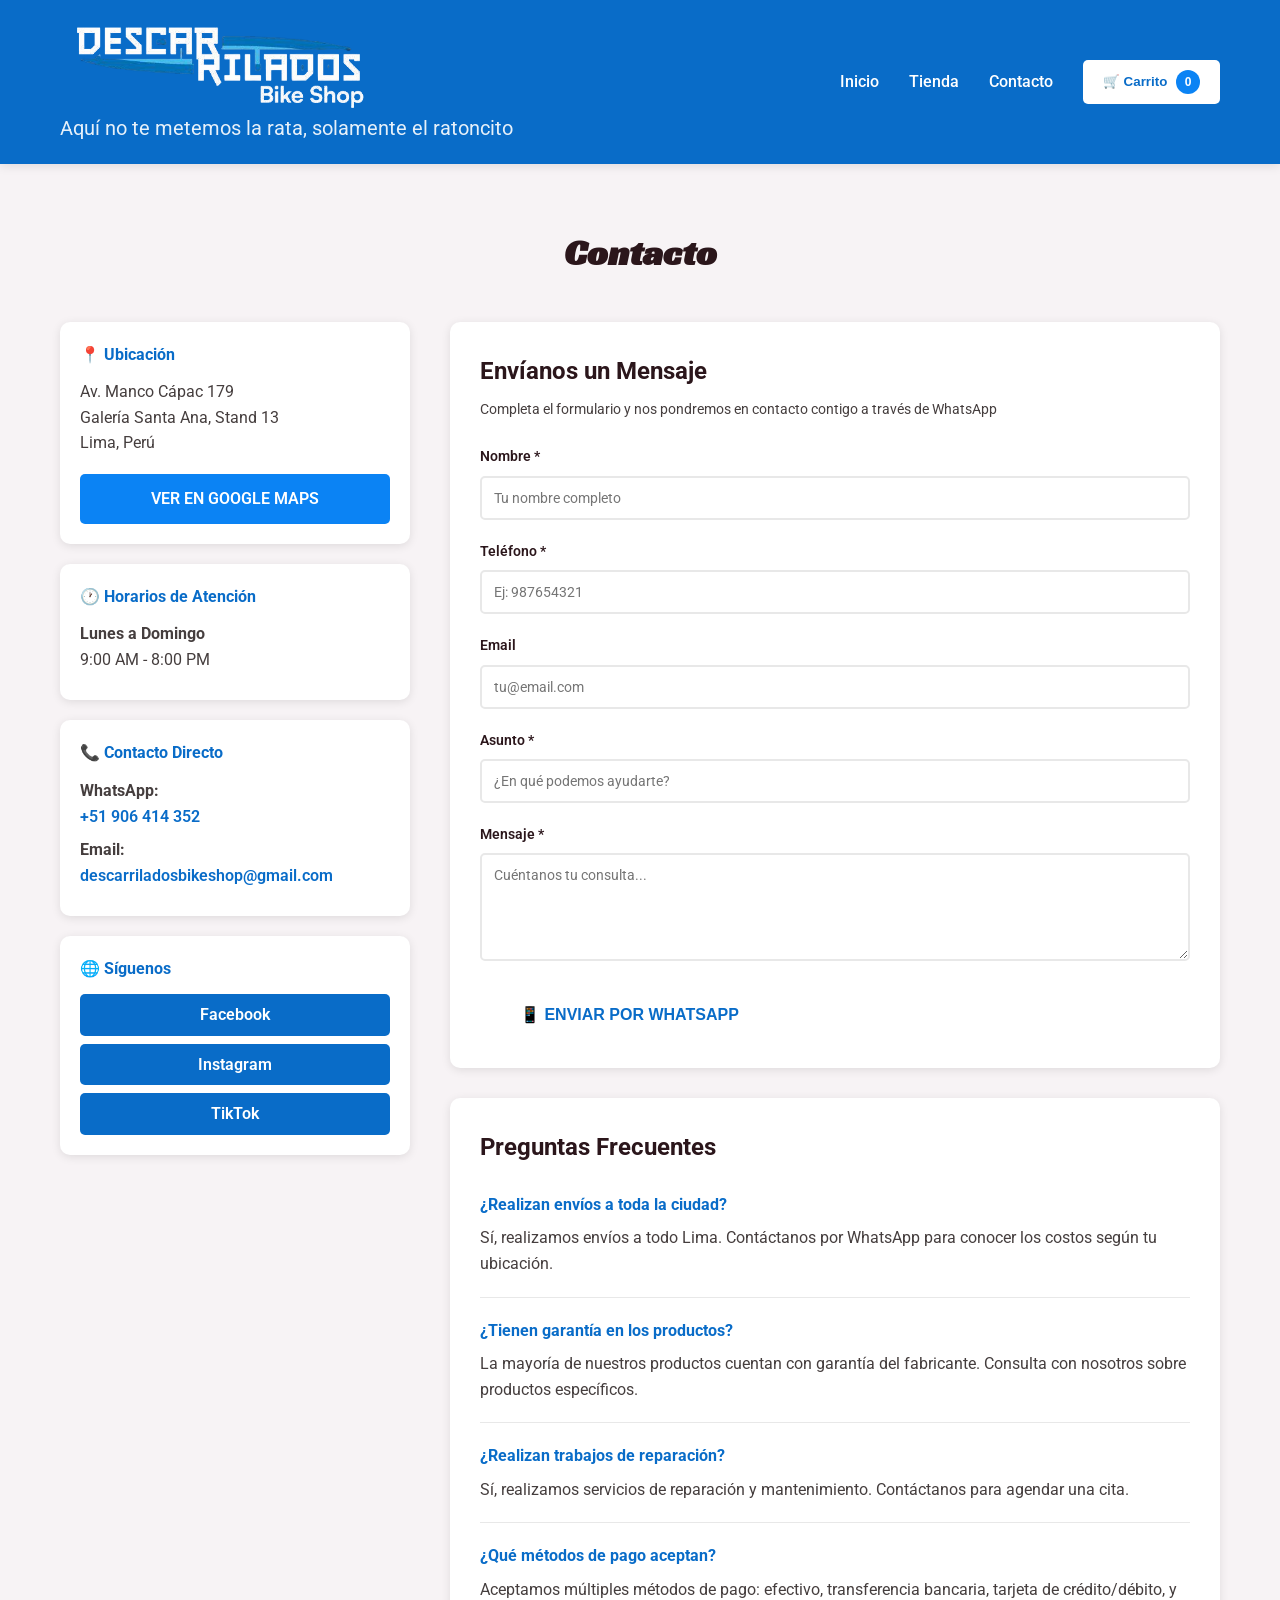
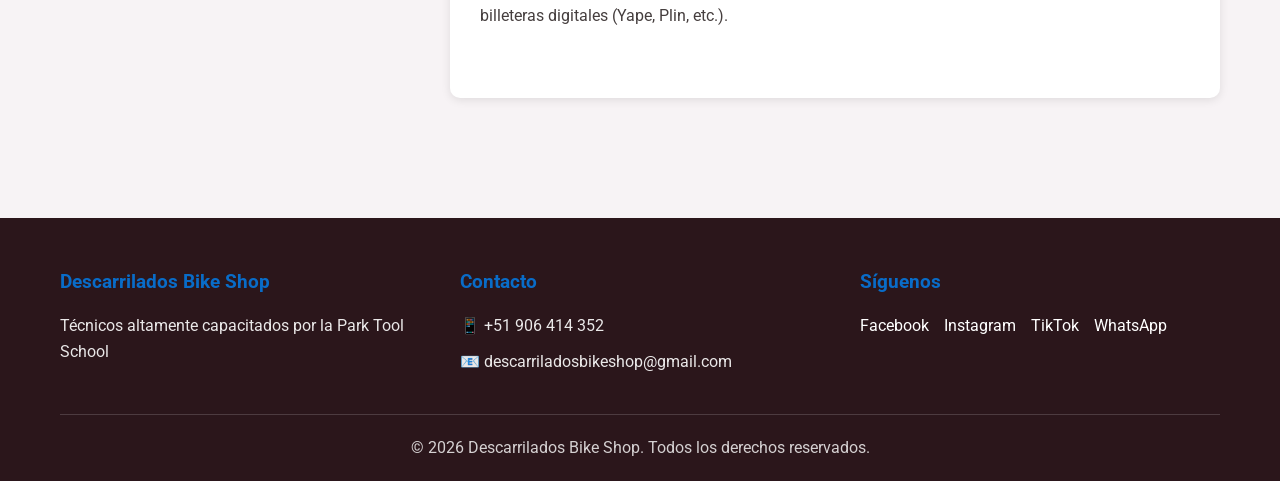
==== contacto.html @ a87fe31e "Versión 1" ====
<!DOCTYPE html>
<html lang="es">
<head>
    <meta charset="UTF-8">
    <meta name="viewport" content="width=device-width, initial-scale=1.0">
    <title>Contacto - Descarrilados Bike Shop</title>
    <link rel="stylesheet" href="css/style.css">
    <link rel="preconnect" href="https://fonts.googleapis.com">
    <link rel="preconnect" href="https://fonts.gstatic.com" crossorigin>
    <link href="https://fonts.googleapis.com/css2?family=Roboto:wght@300;500;700&family=Racing+Sans+One&display=swap" rel="stylesheet">
</head>
<body>
    <!-- HEADER -->
    <header class="header">
        <div class="container">
            <div class="header-content">
                <div class="logo">
                    <img src="images/Logo_descarrilado-removebg-preview.png" alt="Descarrilados Bike Shop Logo">
                    <p class="tagline">Aquí no te metemos la rata, solamente el ratoncito</p>
                </div>
                <nav class="nav">
                    <a href="index.html" class="nav-link">Inicio</a>
                    <a href="tienda.html" class="nav-link">Tienda</a>
                    <a href="contacto.html" class="nav-link">Contacto</a>
                    <button class="cart-btn" id="cartBtn">
                        🛒 Carrito <span class="cart-count" id="cartCount">0</span>
                    </button>
                </nav>
            </div>
        </div>
    </header>

    <!-- CONTACTO SECTION -->
    <section class="contact-section">
        <div class="container">
            <h1 class="section-title">Contacto</h1>
            
            <div class="contact-wrapper">
                <!-- INFORMACIÓN DE CONTACTO -->
                <aside class="contact-info">
                    <div class="info-box">
                        <h3>📍 Ubicación</h3>
                        <p>Av. Manco Cápac 179<br>Galería Santa Ana, Stand 13<br>Lima, Perú</p>
                        <a href="https://maps.app.goo.gl/DzNU2x8fq6qdDxEZA" target="_blank" class="btn btn-secondary">Ver en Google Maps</a>
                    </div>

                    <div class="info-box">
                        <h3>🕐 Horarios de Atención</h3>
                        <p>
                            <strong>Lunes a Domingo</strong><br>
                            9:00 AM - 8:00 PM
                        </p>
                    </div>

                    <div class="info-box">
                        <h3>📞 Contacto Directo</h3>
                        <p>
                            <strong>WhatsApp:</strong><br>
                            <a href="https://wa.me/51906414352" target="_blank" class="contact-link">+51 906 414 352</a>
                        </p>
                        <p>
                            <strong>Email:</strong><br>
                            <a href="mailto:descarriladosbikeshop@gmail.com" class="contact-link">descarriladosbikeshop@gmail.com</a>
                        </p>
                    </div>

                    <div class="info-box social-box">
                        <h3>🌐 Síguenos</h3>
                        <div class="social-links-contact">
                            <a href="https://facebook.com/profile.php?id=100092724133002" target="_blank" class="social-icon">Facebook</a>
                            <a href="https://instagram.com/descarriladosbikeshop" target="_blank" class="social-icon">Instagram</a>
                            <a href="https://tiktok.com/@descarrilados.bikeshop" target="_blank" class="social-icon">TikTok</a>
                        </div>
                    </div>
                </aside>

                <!-- FORMULARIO DE CONTACTO -->
                <main class="contact-form-container">
                    <div class="contact-form-box">
                        <h2>Envíanos un Mensaje</h2>
                        <p class="form-subtitle">Completa el formulario y nos pondremos en contacto contigo a través de WhatsApp</p>
                        
                        <form id="contactForm" onsubmit="sendContactMessage(event)">
                            <div class="form-group">
                                <label for="name">Nombre *</label>
                                <input type="text" id="name" name="name" required placeholder="Tu nombre completo">
                            </div>

                            <div class="form-group">
                                <label for="phone">Teléfono *</label>
                                <input type="tel" id="phone" name="phone" required placeholder="Ej: 987654321">
                            </div>

                            <div class="form-group">
                                <label for="email">Email</label>
                                <input type="email" id="email" name="email" placeholder="tu@email.com">
                            </div>

                            <div class="form-group">
                                <label for="subject">Asunto *</label>
                                <input type="text" id="subject" name="subject" required placeholder="¿En qué podemos ayudarte?">
                            </div>

                            <div class="form-group">
                                <label for="message">Mensaje *</label>
                                <textarea id="message" name="message" required placeholder="Cuéntanos tu consulta..." rows="5"></textarea>
                            </div>

                            <button type="submit" class="btn btn-primary btn-submit">
                                📱 Enviar por WhatsApp
                            </button>
                        </form>
                    </div>

                    <!-- PREGUNTAS FRECUENTES -->
                    <div class="faq-box">
                        <h2>Preguntas Frecuentes</h2>
                        
                        <div class="faq-item">
                            <h4>¿Realizan envíos a toda la ciudad?</h4>
                            <p>Sí, realizamos envíos a todo Lima. Contáctanos por WhatsApp para conocer los costos según tu ubicación.</p>
                        </div>

                        <div class="faq-item">
                            <h4>¿Tienen garantía en los productos?</h4>
                            <p>La mayoría de nuestros productos cuentan con garantía del fabricante. Consulta con nosotros sobre productos específicos.</p>
                        </div>

                        <div class="faq-item">
                            <h4>¿Realizan trabajos de reparación?</h4>
                            <p>Sí, realizamos servicios de reparación y mantenimiento. Contáctanos para agendar una cita.</p>
                        </div>

                        <div class="faq-item">
                            <h4>¿Qué métodos de pago aceptan?</h4>
                            <p>Aceptamos múltiples métodos de pago: efectivo, transferencia bancaria, tarjeta de crédito/débito, y billeteras digitales (Yape, Plin, etc.).</p>
                        </div>
                    </div>
                </main>
            </div>
        </div>
    </section>

    <!-- CARRITO MODAL -->
    <div class="modal" id="cartModal">
        <div class="modal-content">
            <button class="modal-close" id="closeCart">&times;</button>
            <h2>Tu Carrito</h2>
            <div class="cart-items" id="cartItems">
                <p class="empty-cart">Tu carrito está vacío</p>
            </div>
            <div class="cart-total">
                <h3>Total: S/ <span id="totalPrice">0.00</span></h3>
            </div>
            <a href="https://wa.me/51906414352?text=Hola%2C%20me%20gustar%C3%ADa%20comprar%20los%20siguientes%20productos%3A" 
            class="btn btn-primary btn-full">
                🟢 Comprar por WhatsApp
            </a>
        </div>
    </div>

    <!-- FOOTER -->
    <footer class="footer">
        <div class="container">
            <div class="footer-content">
                <div class="footer-section">
                    <h3>Descarrilados Bike Shop</h3>
                    <p>Técnicos altamente capacitados por la Park Tool School</p>
                </div>
                <div class="footer-section">
                    <h3>Contacto</h3>
                    <p>📱 +51 906 414 352</p>
                    <p>📧 descarriladosbikeshop@gmail.com</p>
                </div>
                <div class="footer-section">
                    <h3>Síguenos</h3>
                    <div class="social-links">
                        <a href="https://facebook.com/profile.php?id=100092724133002" target="_blank">Facebook</a>
                        <a href="https://instagram.com/descarriladosbikeshop" target="_blank">Instagram</a>
                        <a href="https://tiktok.com/@descarrilados.bikeshop" target="_blank">TikTok</a>
                        <a href="https://wa.me/51906414352" target="_blank">WhatsApp</a>
                    </div>
                </div>
            </div>
            <div class="footer-bottom">
                <p>&copy; 2026 Descarrilados Bike Shop. Todos los derechos reservados.</p>
            </div>
        </div>
    </footer>

    <script src="js/script.js"></script>
    <script src="js/contacto.js"></script>
</body>
</html>
---- css/style.css ----
* {
    margin: 0;
    padding: 0;
    box-sizing: border-box;
}

:root {
    --primary-color: #096CC8;
    --secondary-color: #0B83F4;
    --dark-color: #2B161B;
    --gray-color: #453E3E;
    --light-gray: #F7F3F5;
    --white: #FFFFFF;
    --transition: all 0.3s ease;
}

body {
    font-family: 'Roboto', sans-serif;
    line-height: 1.6;
    color: var(--gray-color);
    background-color: var(--light-gray);
    animation: pageEnter 0.7s cubic-bezier(0.25, 0.46, 0.45, 0.94);
}

@keyframes pageEnter {
    from {
        opacity: 0;
        transform: translateY(20px);
    }
    to {
        opacity: 1;
        transform: translateY(0);
    }
}

@keyframes pageExit {
    from {
        opacity: 1;
        transform: translateX(0);
    }
    to {
        opacity: 0;
        transform: translateX(-100px);
    }
}

.container {
    max-width: 1200px;
    margin: 0 auto;
    padding: 0 20px;
}

/* HEADER */
.header {
    background-color: var(--primary-color);
    color: var(--white);
    padding: 20px 0;
    position: sticky;
    top: 0;
    z-index: 100;
    box-shadow: 0 2px 10px rgba(0, 0, 0, 0.1);
}

.header-content {
    display: flex;
    justify-content: space-between;
    align-items: center;
}

.logo h1 {
    font-size: 28px;
    font-family: 'Racing Sans One', display;
    margin: 0;
}

.logo img {
    max-height: 90px;
    width: auto;
    display: block;
}

.tagline {
    font-size: 20px;
    margin-top: 2px;
    opacity: 0.9;
}

.nav {
    display: flex;
    gap: 30px;
    align-items: center;
}

.nav-link {
    color: var(--white);
    text-decoration: none;
    font-weight: 500;
    transition: var(--transition);
}

.nav-link:hover {
    opacity: 0.8;
}

.cart-btn {
    background-color: var(--white);
    color: var(--primary-color);
    border: none;
    padding: 10px 20px;
    border-radius: 5px;
    cursor: pointer;
    font-weight: 600;
    position: relative;
    transition: var(--transition);
}

.cart-btn:hover {
    transform: scale(1.05);
}

.cart-count {
    background-color: var(--secondary-color);
    color: white;
    border-radius: 50%;
    width: 24px;
    height: 24px;
    display: inline-flex;
    align-items: center;
    justify-content: center;
    font-size: 12px;
    margin-left: 5px;
}

/* HERO SECTION */
.hero {
    background: url('../images/Fondo descarrilado.jpg') center/100% 100% no-repeat;
    color: var(--white);
    padding: 0;
    text-align: center;
    margin-top: 0;
    min-height: 70vh;
}

.hero-button {
    padding: 60px 20px;
    text-align: center;
    background: linear-gradient(180deg, var(--light-gray), var(--white));
}

.hero-content h2 {
    font-size: 48px;
    font-family: 'Racing Sans One', display;
    font-style: normal;
    font-weight: normal;
    margin-bottom: 15px;
}


/* BOTONES */
.btn {
    display: inline-block;
    padding: 12px 30px;
    border-radius: 5px;
    text-decoration: none;
    font-weight: 600;
    text-transform: uppercase;
    transition: var(--transition);
    border: none;
    cursor: pointer;
    text-align: center;
}

.btn-primary {
    background-color: var(--white);
    color: var(--primary-color);
}

.btn-primary:hover {
    background-color: var(--light-gray);
    transform: translateY(-2px);
}

.btn-full {
    width: 100%;
    display: block;
    padding: 18px 30px !important;
    font-size: 16px !important;
    font-weight: 700 !important;
    text-transform: uppercase !important;
    letter-spacing: 1px !important;
    border-radius: 12px !important;
    background: linear-gradient(135deg, #25D366, #20ba5a) !important;
    color: var(--white) !important;
    box-shadow: 0 10px 30px rgba(37, 211, 102, 0.3) !important;
    transition: all 0.4s cubic-bezier(0.25, 0.46, 0.45, 0.94) !important;
    position: relative;
    overflow: hidden;
    text-align: center;
    cursor: pointer;
    border: none;
}

.btn-full::before {
    content: '';
    position: absolute;
    top: 0;
    left: -100%;
    width: 100%;
    height: 100%;
    background: rgba(255, 255, 255, 0.3);
    transition: left 0.5s ease;
}

.btn-full:hover {
    transform: translateY(-3px) !important;
    box-shadow: 0 15px 40px rgba(37, 211, 102, 0.4) !important;
}

.btn-full:hover::before {
    left: 100%;
}

.btn-hero {
    background: linear-gradient(135deg, var(--primary-color), var(--secondary-color));
    color: var(--white);
    padding: 20px 60px;
    font-size: 18px;
    font-weight: 700;
    text-transform: uppercase;
    letter-spacing: 1px;
    border: none;
    border-radius: 50px;
    cursor: pointer;
    box-shadow: 0 10px 30px rgba(9, 108, 200, 0.3);
    text-decoration: none;
    transition: all 0.4s cubic-bezier(0.25, 0.46, 0.45, 0.94);
    position: relative;
    overflow: hidden;
    display: inline-block;
}

.btn-hero:before {
    content: '';
    position: absolute;
    top: 0;
    left: -100%;
    width: 100%;
    height: 100%;
    background: rgba(255, 255, 255, 0.2);
    transition: left 0.5s ease;
}

.btn-hero:hover {
    transform: translateY(-5px);
    box-shadow: 0 20px 40px rgba(9, 108, 200, 0.5);
}

.btn-hero:hover:before {
    left: 100%;
}

.btn-hero:active {
    transform: translateY(-2px);
    box-shadow: 0 15px 35px rgba(9, 108, 200, 0.4);
}

.btn-hero:hover {
    background-color: var(--light-gray);
    transform: translateY(-3px);
}

/* SHOP SECTION */
.shop {
    padding: 60px 20px;
}

.section-title {
    text-align: center;
    font-size: 36px;
    font-family: 'Racing Sans One', display;
    color: var(--dark-color);
    margin-bottom: 40px;
}

.filters {
    display: flex;
    justify-content: center;
    gap: 10px;
    margin-bottom: 40px;
    flex-wrap: wrap;
}

.filter-btn {
    padding: 10px 20px;
    border: 2px solid var(--primary-color);
    background-color: transparent;
    color: var(--primary-color);
    border-radius: 25px;
    cursor: pointer;
    font-weight: 600;
    transition: var(--transition);
}

.filter-btn.active,
.filter-btn:hover {
    background-color: var(--primary-color);
    color: var(--white);
}

/* SHOP LAYOUT */
.shop-wrapper {
    display: grid;
    grid-template-columns: 250px 1fr;
    gap: 30px;
}

.shop-sidebar {
    display: flex;
    flex-direction: column;
    gap: 20px;
}

.search-box {
    background-color: var(--white);
    padding: 15px;
    border-radius: 10px;
    box-shadow: 0 2px 10px rgba(0, 0, 0, 0.1);
    display: flex;
    flex-direction: column;
    gap: 10px;
}

.search-input {
    width: 100%;
    padding: 10px;
    border: 2px solid var(--primary-color);
    border-radius: 5px;
    font-size: 14px;
    font-family: 'Roboto', sans-serif;
}

.search-input:focus {
    outline: none;
    border-color: var(--secondary-color);
    box-shadow: 0 0 5px rgba(11, 131, 244, 0.3);
}

.search-btn {
    padding: 10px;
    background-color: var(--primary-color);
    color: var(--white);
    border: none;
    border-radius: 5px;
    cursor: pointer;
    font-weight: 600;
    transition: var(--transition);
}

.search-btn:hover {
    background-color: var(--secondary-color);
}

.categories-box {
    background-color: var(--white);
    padding: 15px;
    border-radius: 10px;
    box-shadow: 0 2px 10px rgba(0, 0, 0, 0.1);
}

.categories-box h3 {
    color: var(--dark-color);
    margin-bottom: 15px;
    font-size: 16px;
}

.categories-list {
    display: flex;
    flex-direction: column;
    gap: 10px;
}

.category-item {
    display: flex;
    align-items: center;
    gap: 8px;
    cursor: pointer;
    color: var(--gray-color);
    transition: var(--transition);
    padding: 8px;
    border-radius: 5px;
}

.category-item:hover {
    background-color: var(--light-gray);
    color: var(--primary-color);
}

.category-item input[type="radio"] {
    cursor: pointer;
    accent-color: var(--primary-color);
}

.shop-content {
    min-height: 400px;
}

.products-grid {
    display: grid;
    grid-template-columns: repeat(auto-fill, minmax(250px, 1fr));
    gap: 24px;
}

.product-card {
    background-color: var(--white);
    border-radius: 14px;
    overflow: hidden;
    box-shadow: 0 10px 24px rgba(20, 27, 46, 0.08);
    transition: transform 0.25s ease, box-shadow 0.25s ease;
    display: flex;
    flex-direction: column;
    border: 1px solid rgba(9, 108, 200, 0.08);
}

.product-card:hover {
    transform: translateY(-6px);
    box-shadow: 0 16px 32px rgba(20, 27, 46, 0.15);
}

.product-image {
    width: 100%;
    height: 210px;
    background: linear-gradient(135deg, #ecf3fb, #f8fbff);
    display: flex;
    align-items: center;
    justify-content: center;
    overflow: hidden;
}

.product-image img {
    width: 100%;
    height: 100%;
    object-fit: cover;
}

.product-info {
    padding: 18px;
    flex-grow: 1;
    display: flex;
    flex-direction: column;
}

.product-category {
    color: var(--primary-color);
    font-size: 12px;
    text-transform: uppercase;
    margin-bottom: 5px;
}

.product-name {
    font-size: 16px;
    font-weight: 600;
    color: var(--dark-color);
    margin-bottom: 10px;
}

.product-price {
    font-size: 22px;
    font-weight: 700;
    color: var(--primary-color);
    margin-bottom: 15px;
}

.product-description {
    font-size: 13px;
    color: var(--gray-color);
    margin-bottom: 15px;
    flex-grow: 1;
}

.product-actions {
    display: flex;
    gap: 10px;
}

.btn-add-cart {
    flex: 1;
    padding: 10px;
    background: linear-gradient(135deg, var(--primary-color), var(--secondary-color));
    color: var(--white);
    border: none;
    border-radius: 8px;
    cursor: pointer;
    font-weight: 600;
    transition: var(--transition);
}

.btn-add-cart:hover {
    filter: brightness(1.05);
}

.btn-whatsapp {
    flex: 1;
    padding: 10px;
    background-color: #25D366;
    color: var(--white);
    border: none;
    border-radius: 8px;
    cursor: pointer;
    font-weight: 600;
    text-decoration: none;
    display: flex;
    align-items: center;
    justify-content: center;
    transition: var(--transition);
}

.btn-whatsapp:hover {
    background-color: #20ba5a;
}

/* MODAL/CARRITO */
.modal {
    display: none;
    position: fixed;
    top: 0;
    left: 0;
    width: 100%;
    height: 100%;
    background-color: rgba(0, 0, 0, 0.7);
    z-index: 200;
    backdrop-filter: blur(5px);
    animation: backdropEnter 0.3s ease;
}

@keyframes backdropEnter {
    from {
        opacity: 0;
    }
    to {
        opacity: 1;
    }
}

.modal.active {
    display: flex;
    align-items: center;
    justify-content: center;
}

.modal-content {
    background: linear-gradient(135deg, var(--white) 0%, #F5F7FA 100%);
    padding: 40px;
    border-radius: 20px;
    width: 90%;
    max-width: 620px;
    max-height: 80vh;
    overflow-y: auto;
    position: relative;
    box-shadow: 0 25px 80px rgba(0, 0, 0, 0.3), 
                0 0 1px rgba(0, 0, 0, 0.1);
    animation: modalEnter 0.4s cubic-bezier(0.25, 0.46, 0.45, 0.94);
    border: 1px solid rgba(255, 255, 255, 0.8);
}

@keyframes modalEnter {
    from {
        opacity: 0;
        transform: scale(0.9) translateY(20px);
    }
    to {
        opacity: 1;
        transform: scale(1) translateY(0);
    }
}

.modal-close {
    position: absolute;
    top: 20px;
    right: 20px;
    background: rgba(9, 108, 200, 0.1);
    border: none;
    font-size: 28px;
    cursor: pointer;
    color: var(--primary-color);
    width: 40px;
    height: 40px;
    border-radius: 50%;
    display: flex;
    align-items: center;
    justify-content: center;
    transition: all 0.3s ease;
}

.modal-close:hover {
    background: var(--primary-color);
    color: var(--white);
    transform: rotate(90deg);
}

.modal-content h2 {
    color: var(--dark-color);
    margin-bottom: 25px;
    font-size: 28px;
    font-weight: 700;
    text-align: center;
    text-transform: uppercase;
    letter-spacing: 1px;
}

.cart-items {
    margin-bottom: 25px;
    max-height: 400px;
    overflow-y: auto;
    padding-right: 10px;
}

.cart-items::-webkit-scrollbar {
    width: 6px;
}

.cart-items::-webkit-scrollbar-track {
    background: transparent;
}

.cart-items::-webkit-scrollbar-thumb {
    background: var(--primary-color);
    border-radius: 3px;
}

.cart-item {
    background: linear-gradient(135deg, var(--white) 0%, #F9FBFC 100%);
    padding: 14px;
    border-radius: 12px;
    margin-bottom: 12px;
    display: flex;
    justify-content: flex-start;
    align-items: center;
    border: 1px solid rgba(9, 108, 200, 0.15);
    box-shadow: 0 4px 15px rgba(0, 0, 0, 0.05);
    transition: all 0.3s ease;
}

.cart-item:hover {
    transform: translateX(3px);
    box-shadow: 0 6px 20px rgba(9, 108, 200, 0.15);
    border-color: rgba(9, 108, 200, 0.3);
}

.cart-item-image {
    width: 64px;
    height: 64px;
    border-radius: 10px;
    object-fit: cover;
    border: 1px solid rgba(9, 108, 200, 0.2);
    flex-shrink: 0;
}

.cart-item-info h4 {
    color: var(--dark-color);
    margin-bottom: 8px;
    font-weight: 600;
    font-size: 15px;
}

.cart-item-info {
    flex: 1;
    min-width: 0;
    margin-left: 12px;
}

.cart-item-controls {
    display: flex;
    align-items: center;
    gap: 10px;
}

.cart-item-info input {
    width: 50px;
    padding: 6px;
    border: 1px solid rgba(9, 108, 200, 0.2);
    border-radius: 6px;
    text-align: center;
    font-size: 13px;
}

.cart-item-price {
    color: var(--primary-color);
    font-weight: 700;
    font-size: 16px;
    margin-left: 0;
}

.cart-item-remove {
    background: #eef5fd;
    border: none;
    color: #2056a3;
    cursor: pointer;
    font-size: 18px;
    width: 32px;
    height: 32px;
    border-radius: 50%;
    margin-left: 15px;
    transition: all 0.3s ease;
}

.cart-item-remove:hover {
    transform: scale(1.08);
    color: #ff4444;
    background: #fdeff1;
}

.empty-cart {
    text-align: center;
    color: var(--gray-color);
    padding: 40px 20px;
    font-size: 16px;
}

.cart-total {
    background: linear-gradient(135deg, var(--primary-color), var(--secondary-color));
    padding: 25px;
    border-radius: 15px;
    text-align: center;
    margin-bottom: 25px;
    box-shadow: 0 10px 30px rgba(9, 108, 200, 0.25);
    position: relative;
    overflow: hidden;
}

.cart-total::before {
    content: '';
    position: absolute;
    top: -50%;
    right: -50%;
    width: 200%;
    height: 200%;
    background: radial-gradient(circle, rgba(255, 255, 255, 0.2), transparent);
    animation: shine 3s infinite;
}

@keyframes shine {
    0% {
        transform: translate(-100%, -100%);
    }
    100% {
        transform: translate(100%, 100%);
    }
}

.cart-total h3 {
    color: var(--white);
    font-size: 28px;
    font-weight: 700;
    margin: 0;
    position: relative;
    z-index: 1;
    text-shadow: 0 2px 4px rgba(0, 0, 0, 0.2);
}

.no-results {
    grid-column: 1 / -1;
    text-align: center;
    color: var(--gray-color);
    padding: 36px 20px;
    background: #fff;
    border-radius: 10px;
    border: 1px dashed rgba(9, 108, 200, 0.35);
}

.cart-notification {
    position: fixed;
    top: 95px;
    right: 20px;
    background: #25D366;
    color: #fff;
    padding: 12px 16px;
    border-radius: 9px;
    z-index: 300;
    box-shadow: 0 10px 24px rgba(37, 211, 102, 0.24);
    opacity: 0;
    transform: translateY(-6px);
    transition: opacity 0.2s ease, transform 0.2s ease;
}

.cart-notification.is-visible {
    opacity: 1;
    transform: translateY(0);
}

/* FOOTER */
.footer {
    background-color: var(--dark-color);
    color: var(--white);
    padding: 50px 20px 20px;
    margin-top: 60px;
}

.footer-content {
    display: grid;
    grid-template-columns: repeat(auto-fit, minmax(250px, 1fr));
    gap: 40px;
    margin-bottom: 30px;
}

.footer-section h3 {
    color: var(--primary-color);
    margin-bottom: 15px;
}

.footer-section p {
    margin-bottom: 10px;
    opacity: 0.9;
}

.footer-section p.certified {
    font-size: 12px;
    font-style: italic;
    opacity: 0.8;
    margin-top: 8px;
    color: var(--primary-color);
}

.social-links {
    display: flex;
    gap: 15px;
}

.social-links a {
    color: var(--white);
    text-decoration: none;
    transition: var(--transition);
}

.social-links a:hover {
    color: var(--primary-color);
}

.footer-bottom {
    border-top: 1px solid rgba(255, 255, 255, 0.2);
    padding-top: 20px;
    text-align: center;
    opacity: 0.8;
}

/* CONTACT SECTION */
.contact-section {
    padding: 60px 20px;
    background-color: var(--light-gray);
}

.contact-wrapper {
    display: grid;
    grid-template-columns: 350px 1fr;
    gap: 40px;
    margin-top: 40px;
}

.contact-info {
    display: flex;
    flex-direction: column;
    gap: 20px;
}

.info-box {
    background-color: var(--white);
    padding: 20px;
    border-radius: 10px;
    box-shadow: 0 2px 10px rgba(0, 0, 0, 0.1);
}

.info-box h3 {
    color: var(--primary-color);
    margin-bottom: 12px;
    font-size: 16px;
}

.info-box p {
    color: var(--gray-color);
    margin-bottom: 8px;
    line-height: 1.6;
}

.contact-link {
    color: var(--primary-color);
    text-decoration: none;
    font-weight: 600;
    transition: var(--transition);
}

.contact-link:hover {
    color: var(--secondary-color);
    text-decoration: underline;
}

.social-links-contact {
    display: flex;
    flex-direction: column;
    gap: 8px;
}

.social-icon {
    display: inline-block;
    padding: 8px 15px;
    background-color: var(--primary-color);
    color: var(--white);
    text-decoration: none;
    border-radius: 5px;
    font-weight: 600;
    text-align: center;
    transition: var(--transition);
}

.social-icon:hover {
    background-color: var(--secondary-color);
    transform: translateX(5px);
}

.btn-secondary {
    background-color: var(--secondary-color);
    color: var(--white);
    margin-top: 10px;
    display: inline-block;
    width: 100%;
    text-align: center;
}

.btn-secondary:hover {
    background-color: var(--primary-color);
}

.contact-form-container {
    display: flex;
    flex-direction: column;
    gap: 30px;
}

.contact-form-box {
    background-color: var(--white);
    padding: 30px;
    border-radius: 10px;
    box-shadow: 0 2px 10px rgba(0, 0, 0, 0.1);
}

.contact-form-box h2 {
    color: var(--dark-color);
    margin-bottom: 8px;
    font-size: 24px;
}

.form-subtitle {
    color: var(--gray-color);
    margin-bottom: 25px;
    font-size: 14px;
}

.form-group {
    margin-bottom: 20px;
    display: flex;
    flex-direction: column;
}

.form-group label {
    color: var(--dark-color);
    font-weight: 600;
    margin-bottom: 8px;
    font-size: 14px;
}

.form-group input,
.form-group textarea {
    padding: 12px;
    border: 2px solid #E8E8E8;
    border-radius: 5px;
    font-family: 'Roboto', sans-serif;
    font-size: 14px;
    color: var(--gray-color);
    transition: var(--transition);
}

.form-group input:focus,
.form-group textarea:focus {
    outline: none;
    border-color: var(--primary-color);
    box-shadow: 0 0 5px rgba(9, 108, 200, 0.2);
}

.btn-submit {
    align-self: flex-start;
    padding: 14px 40px;
    font-size: 16px;
    margin-top: 10px;
}

.faq-box {
    background-color: var(--white);
    padding: 30px;
    border-radius: 10px;
    box-shadow: 0 2px 10px rgba(0, 0, 0, 0.1);
}

.faq-box h2 {
    color: var(--dark-color);
    margin-bottom: 25px;
    font-size: 24px;
}

.faq-item {
    margin-bottom: 20px;
    padding-bottom: 20px;
    border-bottom: 1px solid #E8E8E8;
}

.faq-item:last-child {
    border-bottom: none;
}

.faq-item h4 {
    color: var(--primary-color);
    margin-bottom: 8px;
    font-size: 16px;
}

.faq-item p {
    color: var(--gray-color);
    line-height: 1.6;
}

/* RESPONSIVE */
@media (max-width: 768px) {
    .header-content {
        flex-direction: column;
        gap: 15px;
    }

    .header {
        padding: 12px 0;
    }

    .logo h1 {
        font-size: 24px;
    }

    .tagline {
        font-size: 16px;
    }

    .hero {
    min-height: 45vh;
    background-size: contain;
    background-position: center top;
    }
    
    .nav {
        width: 100%;
        justify-content: center;
        gap: 15px;
        flex-wrap: wrap;
    }

    .hero-content h2 {
        font-size: 32px;
    }

    .shop-wrapper {
        grid-template-columns: 1fr;
    }

    .shop-sidebar {
        order: 0;
    }

    .shop-content {
        order: 1;
    }

    .contact-wrapper {
        grid-template-columns: 1fr;
    }

    .products-grid {
        grid-template-columns: repeat(auto-fill, minmax(200px, 1fr));
        gap: 20px;
    }

    .product-actions {
        flex-direction: column;
    }

    .modal-content {
        width: 95%;
    }
}

@media (max-width: 480px) {
    .logo h1 {
        font-size: 20px;
    }

    .header {
        padding: 10px 0;
    }

    .tagline {
        font-size: 14px;
    }

    .nav-link {
        font-size: 12px;
    }

    .hero-content h2 {
        font-size: 24px;
    }

    .shop-wrapper {
        grid-template-columns: 1fr;
    }

    .section-title {
        font-size: 24px;
    }

    .products-grid {
        grid-template-columns: 1fr;
    }
}
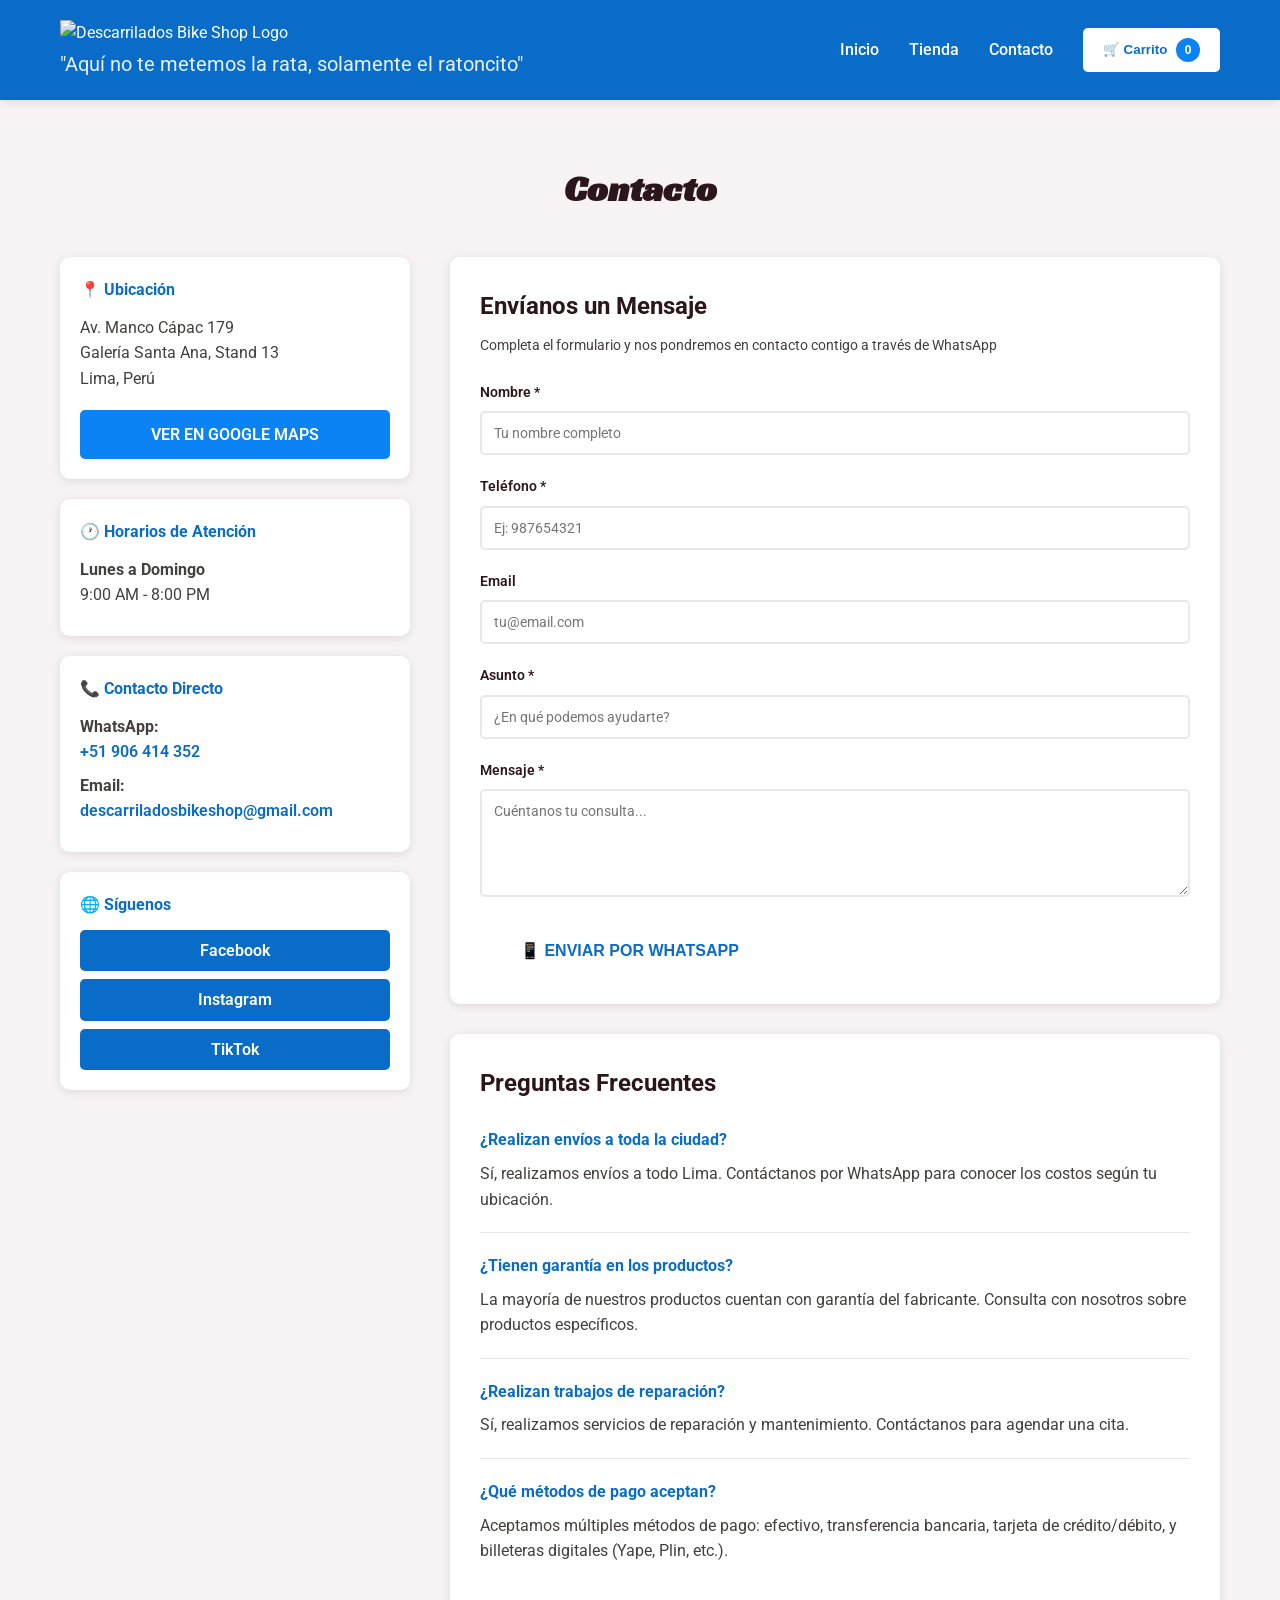
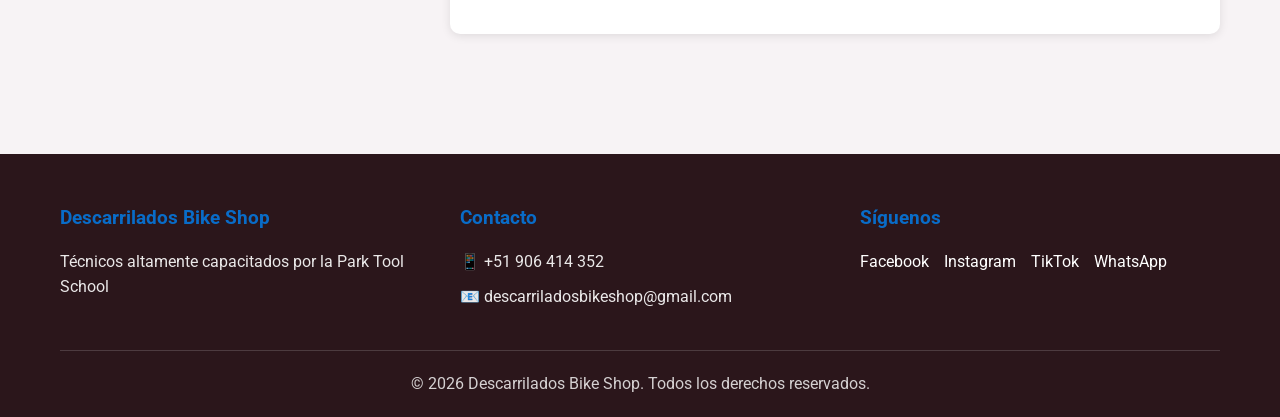
==== commit d0f441fe: "correción título" ====
--- a/contacto.html
+++ b/contacto.html
@@ -17,7 +17,7 @@
             <div class="header-content">
                 <div class="logo">
                     <img src="images/Logo_descarrilado-removebg-preview.png" alt="Descarrilados Bike Shop Logo">
-                    <p class="tagline">Aquí no te metemos la rata, solamente el ratoncito</p>
+                    <p class="tagline">"Aquí no te metemos la rata, solamente el ratoncito"</p>
                 </div>
                 <nav class="nav">
                     <a href="index.html" class="nav-link">Inicio</a>
--- a/css/style.css
+++ b/css/style.css
@@ -1125,5 +1125,44 @@
     }
 }
 
-
-
+.product-preview{
+position: fixed;
+top:0;
+left:0;
+width:100%;
+height:100%;
+background: rgba(0,0,0,0.7);
+display:none;
+align-items:center;
+justify-content:center;
+z-index:9999;
+}
+
+.product-preview.active{
+display:flex;
+}
+
+.preview-box{
+background:white;
+padding:30px;
+border-radius:10px;
+max-width:500px;
+width:90%;
+text-align:center;
+position:relative;
+}
+
+.preview-box img{
+width:100%;
+max-height:300px;
+object-fit:contain;
+}
+
+.preview-close{
+position:absolute;
+top:10px;
+right:15px;
+font-size:30px;
+cursor:pointer;
+}
+
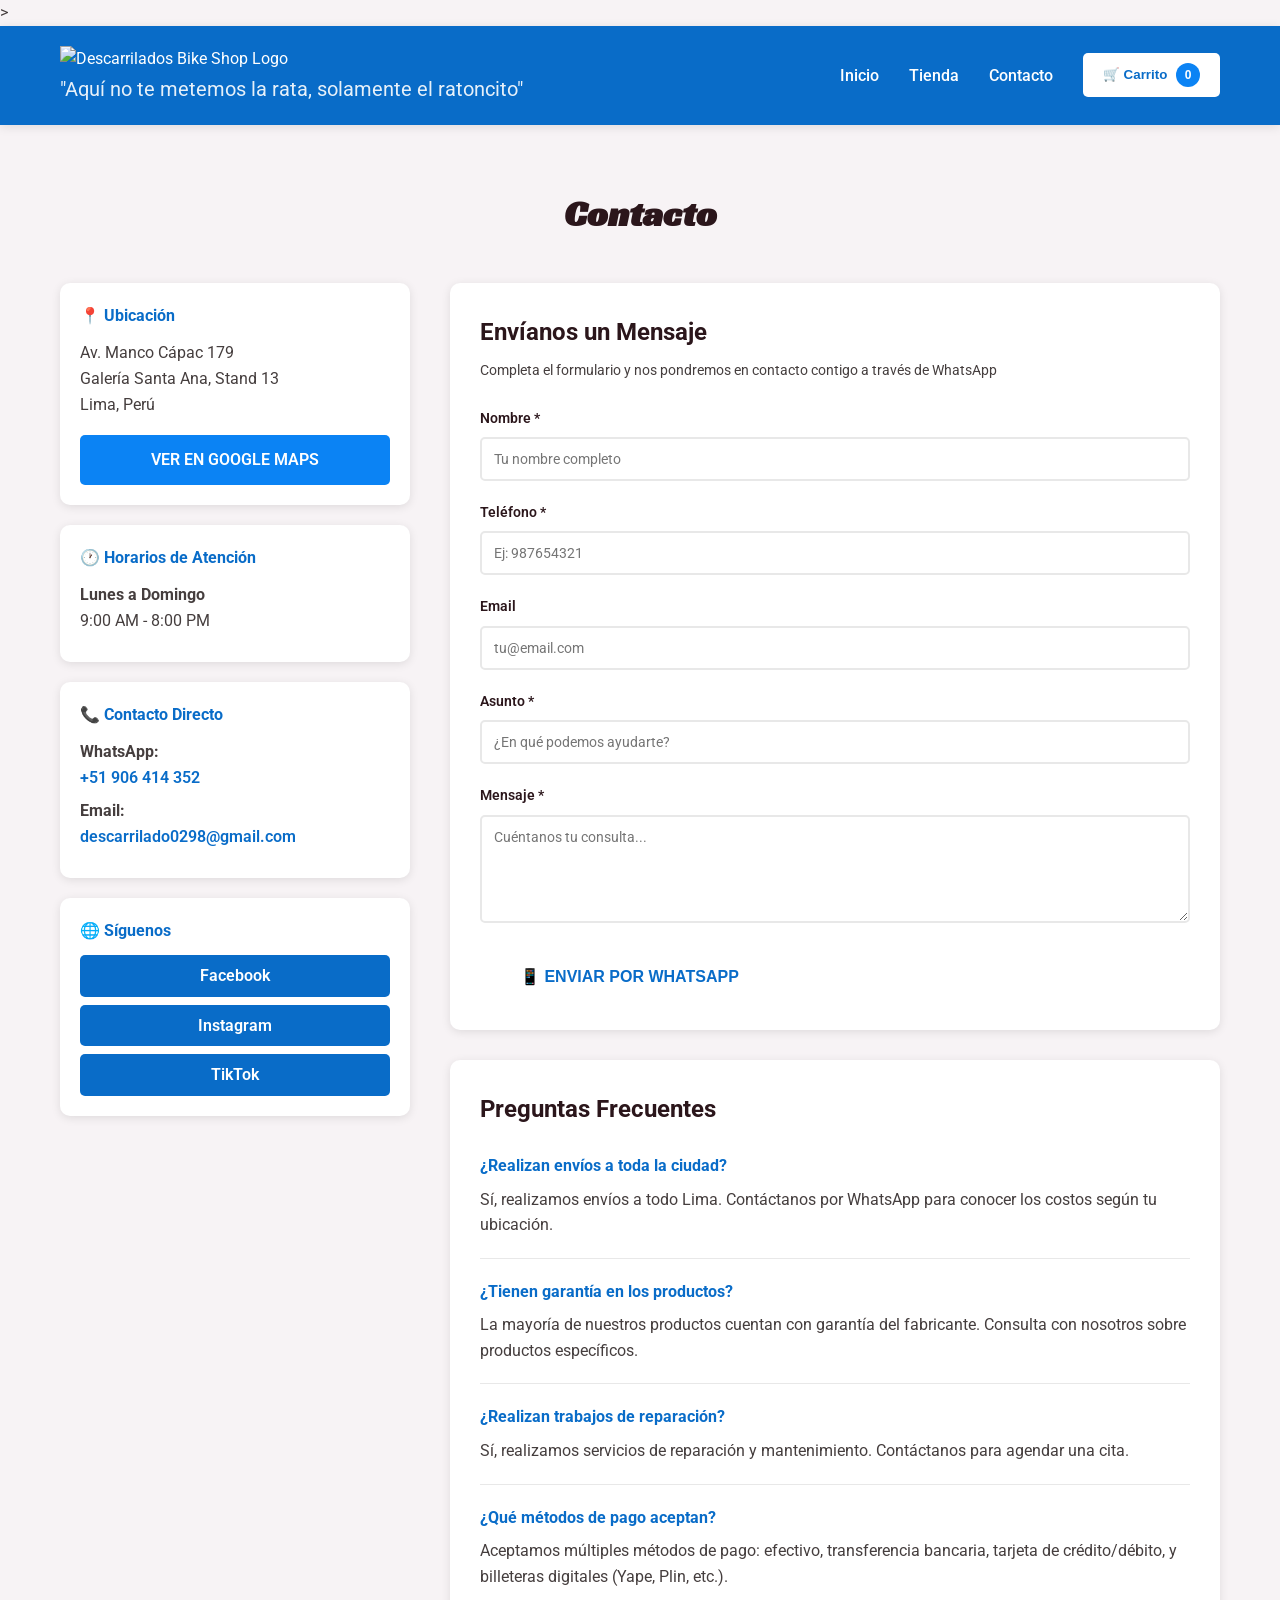
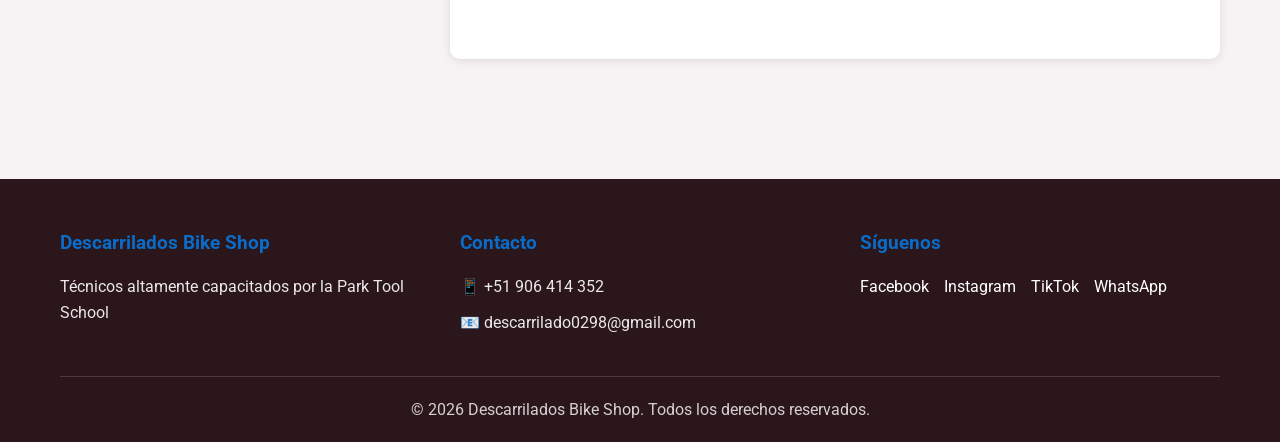
==== commit 69f20d92: "cambio correo" ====
--- a/contacto.html
+++ b/contacto.html
@@ -2,14 +2,23 @@
 <!DOCTYPE html>
 <html lang="es">
 <head>
-    <meta charset="UTF-8">
-    <meta name="viewport" content="width=device-width, initial-scale=1.0">
-    <title>Contacto - Descarrilados Bike Shop</title>
-    <link rel="stylesheet" href="css/style.css">
-    <link rel="preconnect" href="https://fonts.googleapis.com">
-    <link rel="preconnect" href="https://fonts.gstatic.com" crossorigin>
-    <link href="https://fonts.googleapis.com/css2?family=Roboto:wght@300;500;700&family=Racing+Sans+One&display=swap" rel="stylesheet">
-</head>
+
+<meta charset="UTF-8">
+<meta name="viewport" content="width=device-width, initial-scale=1.0">
+
+<title>Tienda - Descarrilados Bike Shop</title>
+
+<!-- Favicon -->
+<link rel="icon" type="image/png" sizes="32x32" href="images/favicon.png">
+
+<link rel="stylesheet" href="css/style.css">
+
+<link rel="preconnect" href="https://fonts.googleapis.com">
+<link rel="preconnect" href="https://fonts.gstatic.com" crossorigin>
+
+<link href="https://fonts.googleapis.com/css2?family=Roboto:wght@300;500;700&family=Racing+Sans+One&display=swap" rel="stylesheet">
+
+</head>>
 <body>
     <!-- HEADER -->
     <header class="header">
@@ -61,7 +70,7 @@
                         </p>
                         <p>
                             <strong>Email:</strong><br>
-                            <a href="mailto:descarriladosbikeshop@gmail.com" class="contact-link">descarriladosbikeshop@gmail.com</a>
+                            <a href="mailto:descarrilado0298@gmail.com" class="contact-link">descarrilado0298@gmail.com</a>
                         </p>
                     </div>
 
@@ -171,7 +180,7 @@
                 <div class="footer-section">
                     <h3>Contacto</h3>
                     <p>📱 +51 906 414 352</p>
-                    <p>📧 descarriladosbikeshop@gmail.com</p>
+                    <p>📧 descarrilado0298@gmail.com</p>
                 </div>
                 <div class="footer-section">
                     <h3>Síguenos</h3>
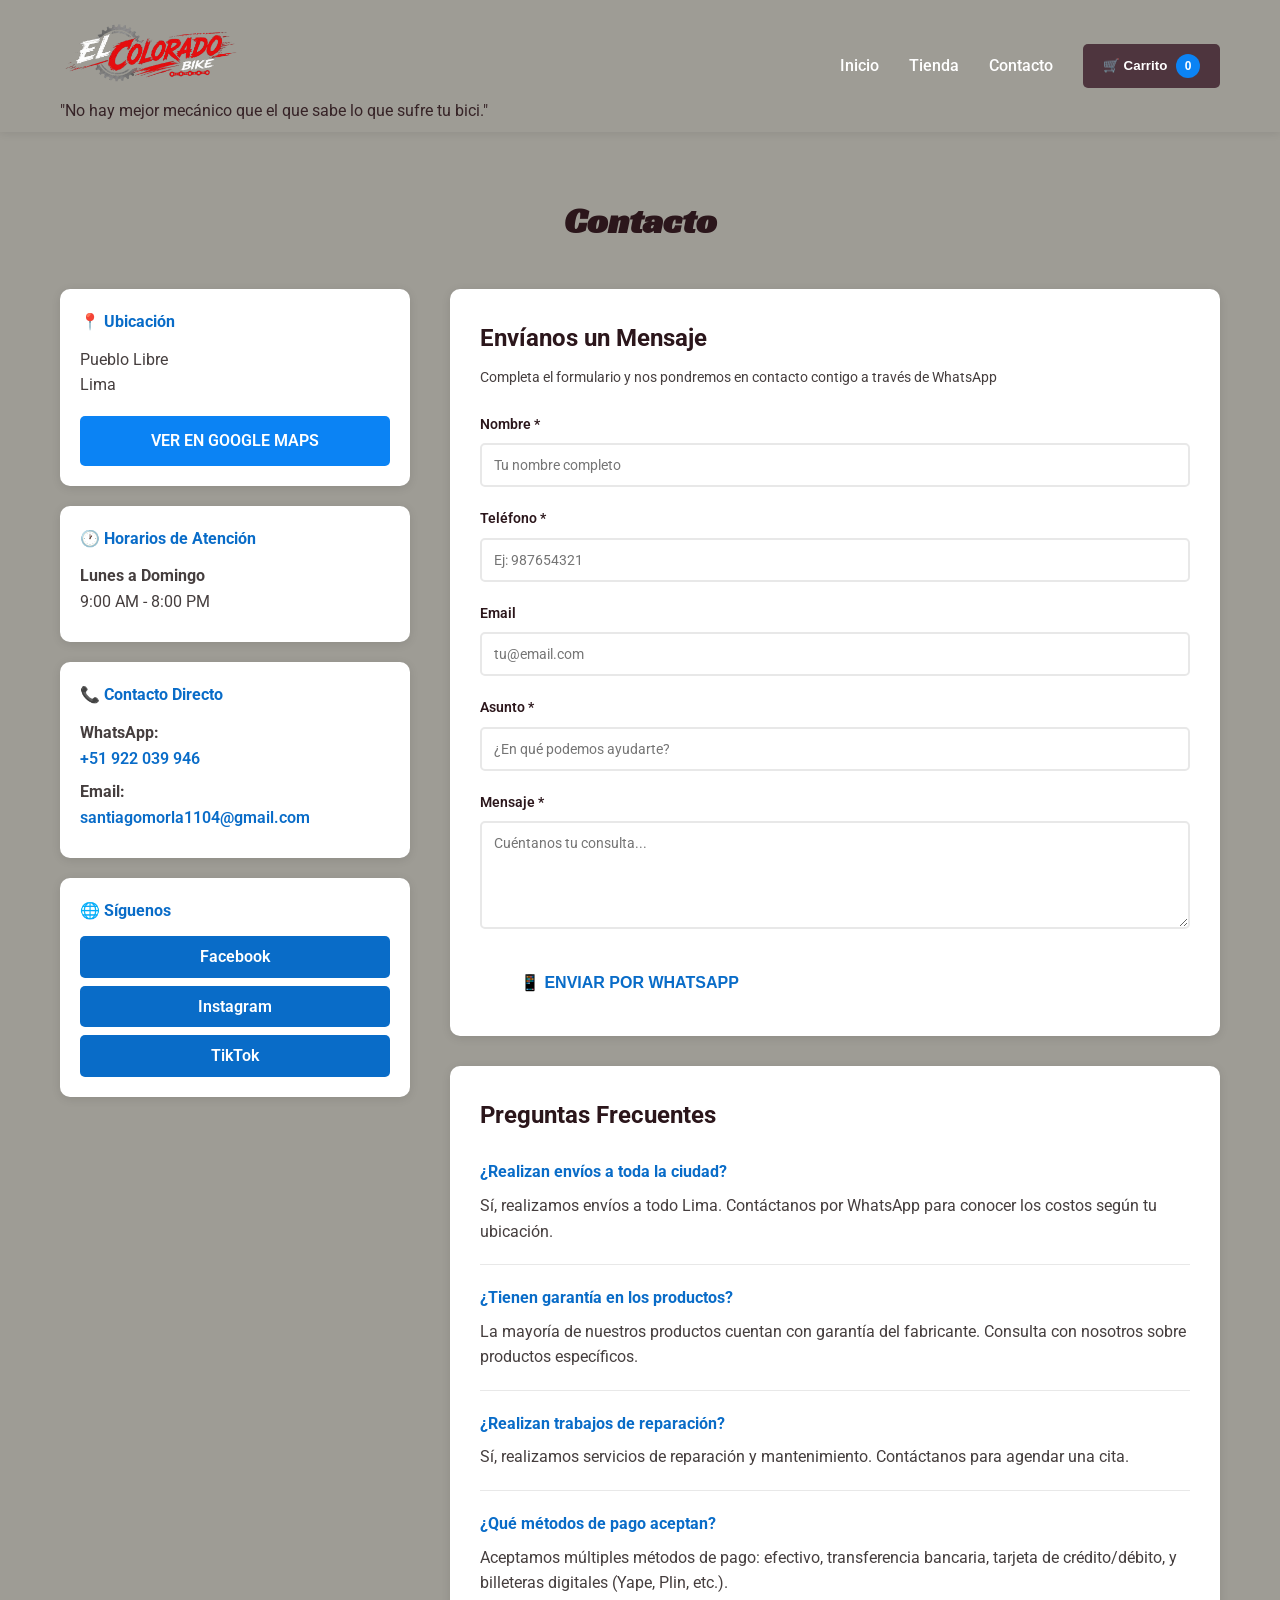
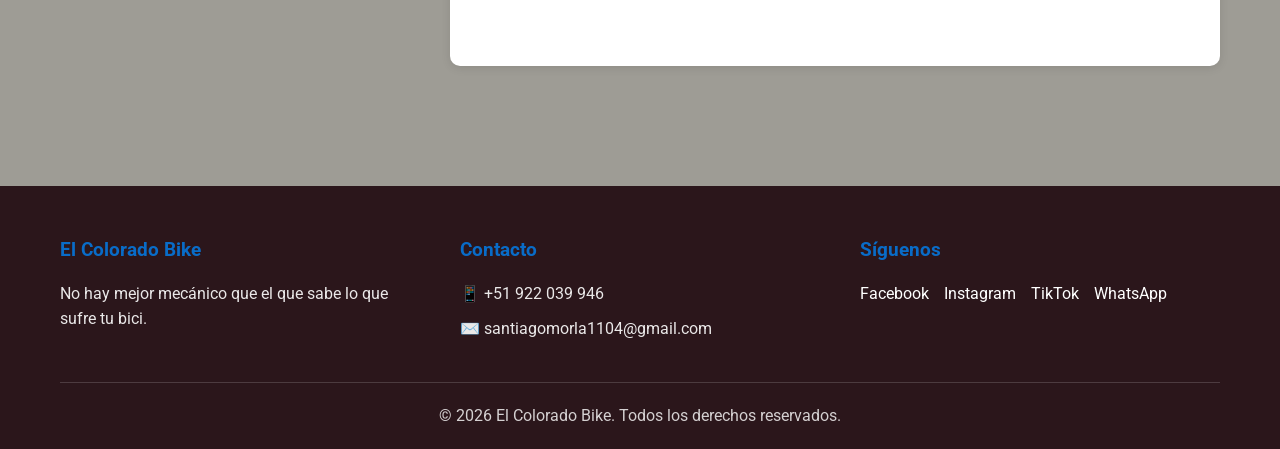
==== commit 011f818a: "El Colorado Bike" ====
--- a/contacto.html
+++ b/contacto.html
@@ -1,4 +1,4 @@
-
+﻿
 <!DOCTYPE html>
 <html lang="es">
 <head>
@@ -6,7 +6,8 @@
 <meta charset="UTF-8">
 <meta name="viewport" content="width=device-width, initial-scale=1.0">
 
-<title>Tienda - Descarrilados Bike Shop</title>
+<title>El Colorado Bike</title>
+<meta name="description" content="Contáctanos por WhatsApp o visítanos en Pueblo Libre, Lima. Horarios, ubicación y formulario para consultas de El Colorado Bike.">
 
 <!-- Favicon -->
 <link rel="icon" type="image/png" sizes="32x32" href="images/favicon.png">
@@ -18,15 +19,15 @@
 
 <link href="https://fonts.googleapis.com/css2?family=Roboto:wght@300;500;700&family=Racing+Sans+One&display=swap" rel="stylesheet">
 
-</head>>
+</head>
 <body>
     <!-- HEADER -->
     <header class="header">
         <div class="container">
             <div class="header-content">
                 <div class="logo">
-                    <img src="images/Logo_descarrilado-removebg-preview.png" alt="Descarrilados Bike Shop Logo">
-                    <p class="tagline">"Aquí no te metemos la rata, solamente el ratoncito"</p>
+                    <img src="images/Logo_descarrilado-removebg-preview.png" alt="El Colorado Bike Logo">
+                    <p class="tagline">"No hay mejor mecánico que el que sabe lo que sufre tu bici."</p>
                 </div>
                 <nav class="nav">
                     <a href="index.html" class="nav-link">Inicio</a>
@@ -50,8 +51,8 @@
                 <aside class="contact-info">
                     <div class="info-box">
                         <h3>📍 Ubicación</h3>
-                        <p>Av. Manco Cápac 179<br>Galería Santa Ana, Stand 13<br>Lima, Perú</p>
-                        <a href="https://maps.app.goo.gl/DzNU2x8fq6qdDxEZA" target="_blank" class="btn btn-secondary">Ver en Google Maps</a>
+                        <p>Pueblo Libre<br>Lima</p>
+                        <a href="https://www.google.com/maps/search/?api=1&query=Pueblo%20Libre%2C%20Lima" target="_blank" rel="noopener noreferrer" class="btn btn-secondary">Ver en Google Maps</a>
                     </div>
 
                     <div class="info-box">
@@ -66,20 +67,20 @@
                         <h3>📞 Contacto Directo</h3>
                         <p>
                             <strong>WhatsApp:</strong><br>
-                            <a href="https://wa.me/51906414352" target="_blank" class="contact-link">+51 906 414 352</a>
+                            <a href="https://wa.me/51922039946" target="_blank" rel="noopener noreferrer" class="contact-link">+51 922 039 946</a>
                         </p>
                         <p>
                             <strong>Email:</strong><br>
-                            <a href="mailto:descarrilado0298@gmail.com" class="contact-link">descarrilado0298@gmail.com</a>
+                            <a href="mailto:santiagomorla1104@gmail.com" class="contact-link">santiagomorla1104@gmail.com</a>
                         </p>
                     </div>
 
                     <div class="info-box social-box">
                         <h3>🌐 Síguenos</h3>
                         <div class="social-links-contact">
-                            <a href="https://facebook.com/profile.php?id=100092724133002" target="_blank" class="social-icon">Facebook</a>
-                            <a href="https://instagram.com/descarriladosbikeshop" target="_blank" class="social-icon">Instagram</a>
-                            <a href="https://tiktok.com/@descarrilados.bikeshop" target="_blank" class="social-icon">TikTok</a>
+                            <a href="https://facebook.com/profile.php?id=100092724133002" target="_blank" rel="noopener noreferrer" class="social-icon">Facebook</a>
+                            <a href="https://instagram.com/elcolorado.bike" target="_blank" rel="noopener noreferrer" class="social-icon">Instagram</a>
+                            <a href="https://tiktok.com/@descarrilados.bikeshop" target="_blank" rel="noopener noreferrer" class="social-icon">TikTok</a>
                         </div>
                     </div>
                 </aside>
@@ -162,8 +163,7 @@
             <div class="cart-total">
                 <h3>Total: S/ <span id="totalPrice">0.00</span></h3>
             </div>
-            <a href="https://wa.me/51906414352?text=Hola%2C%20me%20gustar%C3%ADa%20comprar%20los%20siguientes%20productos%3A" 
-            class="btn btn-primary btn-full">
+            <a href="https://wa.me/51922039946?text=Hola%2C%20me%20gustar%C3%ADa%20comprar%20los%20siguientes%20productos%3A" target="_blank" rel="noopener noreferrer" class="btn btn-primary btn-full">
                 🟢 Comprar por WhatsApp
             </a>
         </div>
@@ -174,26 +174,26 @@
         <div class="container">
             <div class="footer-content">
                 <div class="footer-section">
-                    <h3>Descarrilados Bike Shop</h3>
-                    <p>Técnicos altamente capacitados por la Park Tool School</p>
+                    <h3>El Colorado Bike</h3>
+                    <p>No hay mejor mecánico que el que sabe lo que sufre tu bici.</p>
                 </div>
                 <div class="footer-section">
                     <h3>Contacto</h3>
-                    <p>📱 +51 906 414 352</p>
-                    <p>📧 descarrilado0298@gmail.com</p>
+                    <p>📱 +51 922 039 946</p>
+                    <p>✉️ santiagomorla1104@gmail.com</p>
                 </div>
                 <div class="footer-section">
                     <h3>Síguenos</h3>
                     <div class="social-links">
-                        <a href="https://facebook.com/profile.php?id=100092724133002" target="_blank">Facebook</a>
-                        <a href="https://instagram.com/descarriladosbikeshop" target="_blank">Instagram</a>
-                        <a href="https://tiktok.com/@descarrilados.bikeshop" target="_blank">TikTok</a>
-                        <a href="https://wa.me/51906414352" target="_blank">WhatsApp</a>
+                        <a href="https://facebook.com/profile.php?id=100092724133002" target="_blank" rel="noopener noreferrer">Facebook</a>
+                        <a href="https://instagram.com/elcolorado.bike" target="_blank" rel="noopener noreferrer">Instagram</a>
+                        <a href="https://tiktok.com/@descarrilados.bikeshop" target="_blank" rel="noopener noreferrer">TikTok</a>
+                        <a href="https://wa.me/51922039946" target="_blank" rel="noopener noreferrer">WhatsApp</a>
                     </div>
                 </div>
             </div>
             <div class="footer-bottom">
-                <p>&copy; 2026 Descarrilados Bike Shop. Todos los derechos reservados.</p>
+                <p>&copy; 2026 El Colorado Bike. Todos los derechos reservados.</p>
             </div>
         </div>
     </footer>
@@ -202,3 +202,4 @@
     <script src="js/contacto.js"></script>
 </body>
 </html>
+
--- a/css/style.css
+++ b/css/style.css
@@ -8,8 +8,9 @@
     --primary-color: #096CC8;
     --secondary-color: #0B83F4;
     --dark-color: #2B161B;
+    --button-dark-color: #4E353E;
     --gray-color: #453E3E;
-    --light-gray: #F7F3F5;
+    --light-gray: #9E9C95;
     --white: #FFFFFF;
     --transition: all 0.3s ease;
 }
@@ -44,6 +45,28 @@
     }
 }
 
+@keyframes heroBadgeIn {
+    from {
+        transform: translateY(10px);
+        opacity: 0;
+    }
+    to {
+        transform: translateY(0);
+        opacity: 1;
+    }
+}
+
+@keyframes heroButtonIn {
+    from {
+        transform: translateY(12px);
+        opacity: 0;
+    }
+    to {
+        transform: translateY(0);
+        opacity: 1;
+    }
+}
+
 .container {
     max-width: 1200px;
     margin: 0 auto;
@@ -52,13 +75,13 @@
 
 /* HEADER */
 .header {
-    background-color: var(--primary-color);
-    color: var(--white);
-    padding: 20px 0;
+    background-color: var(--light-gray);
+    color: var(--dark-color);
+    padding: 8px 0;
     position: sticky;
     top: 0;
     z-index: 100;
-    box-shadow: 0 2px 10px rgba(0, 0, 0, 0.1);
+    box-shadow: 0 2px 8px rgba(0, 0, 0, 0.08);
 }
 
 .header-content {
@@ -80,8 +103,8 @@
 }
 
 .tagline {
-    font-size: 20px;
-    margin-top: 2px;
+    font-size: 16px;
+    margin-top: 0;
     opacity: 0.9;
 }
 
@@ -103,8 +126,8 @@
 }
 
 .cart-btn {
-    background-color: var(--white);
-    color: var(--primary-color);
+    background-color: var(--button-dark-color);
+    color: var(--white);
     border: none;
     padding: 10px 20px;
     border-radius: 5px;
@@ -115,7 +138,7 @@
 }
 
 .cart-btn:hover {
-    transform: scale(1.05);
+    transform: scale(1.03);
 }
 
 .cart-count {
@@ -136,9 +159,13 @@
     background: url('../images/Fondo descarrilado.jpg') center/100% 100% no-repeat;
     color: var(--white);
     padding: 0;
-    text-align: center;
+    text-align: left;
     margin-top: 0;
     min-height: 70vh;
+    position: relative;
+    overflow: hidden;
+    display: flex;
+    align-items: center;
 }
 
 .hero-button {
@@ -153,6 +180,177 @@
     font-style: normal;
     font-weight: normal;
     margin-bottom: 15px;
+}
+
+.hero-overlay {
+    position: absolute;
+    inset: 0;
+    background: linear-gradient(90deg, rgba(0, 0, 0, 0.62), rgba(0, 0, 0, 0.18));
+    pointer-events: none;
+}
+
+.hero-inner {
+    position: relative;
+    z-index: 1;
+    width: 100%;
+    padding: 120px 0 70px 0; /* ajustado: baja contenido del hero */
+}
+
+.hero-copy {
+    max-width: 720px;
+}
+
+.hero-title {
+    font-size: 56px;
+    line-height: 1.05;
+    font-family: 'Racing Sans One', display;
+    font-weight: 400;
+    margin-bottom: 14px;
+}
+
+.hero-subtitle {
+    font-size: 18px;
+    opacity: 0.95;
+    margin-bottom: 22px;
+    max-width: 62ch;
+}
+
+.hero-actions {
+    display: flex;
+    gap: 12px;
+    flex-wrap: wrap;
+    margin-bottom: 500px;
+}
+
+.hero-actions .btn {
+    opacity: 0;
+    transform: translateY(10px);
+    animation: heroButtonIn 0.6s cubic-bezier(0.25, 0.46, 0.45, 0.94) forwards;
+    will-change: transform, opacity;
+}
+
+.hero-actions .btn:nth-child(1) { animation-delay: 0.12s; }
+.hero-actions .btn:nth-child(2) { animation-delay: 0.20s; }
+
+.btn-hero-outline {
+    background: transparent;
+    border: 2px solid rgba(255, 255, 255, 0.85);
+    box-shadow: none;
+}
+
+.btn-hero-outline:hover {
+    background: rgba(255, 255, 255, 0.12);
+    transform: translateY(-3px);
+}
+
+.hero-badges {
+    list-style: none;
+    display: flex;
+    gap: 14px;
+    flex-wrap: wrap;
+    padding: 0;
+    margin: 0;
+    margin-top: 240px;
+    font-weight: 500;
+}
+
+.hero-badges li {
+    background: rgba(255, 255, 255, 0.14);
+    border: 1px solid rgba(255, 255, 255, 0.18);
+    padding: 10px 14px;
+    border-radius: 999px;
+    backdrop-filter: blur(6px);
+    transform: translateY(6px);
+    opacity: 0;
+    animation: heroBadgeIn 0.55s ease forwards;
+}
+
+.hero-badges li:nth-child(1) { animation-delay: 0.08s; }
+.hero-badges li:nth-child(2) { animation-delay: 0.16s; }
+.hero-badges li:nth-child(3) { animation-delay: 0.24s; }
+
+.hero-badges li:hover {
+    transform: translateY(-2px) scale(1.02);
+    transition: transform 0.2s ease;
+}
+
+.hero-badge-link {
+    color: var(--white);
+    text-decoration: none;
+    display: inline-block;
+}
+
+.hero-badge-link:hover {
+    text-decoration: underline;
+}
+
+/* HOME SECTIONS */
+.home-section {
+    padding: 60px 20px;
+}
+
+.home-section-alt {
+    background: linear-gradient(180deg, var(--light-gray), var(--white));
+}
+
+.cards-grid {
+    display: grid;
+    grid-template-columns: repeat(3, 1fr);
+    gap: 18px;
+}
+
+.info-card {
+    background: var(--white);
+    border-radius: 14px;
+    padding: 22px;
+    box-shadow: 0 10px 24px rgba(20, 27, 46, 0.08);
+    border: 1px solid rgba(9, 108, 200, 0.08);
+}
+
+.info-card h3 {
+    color: var(--dark-color);
+    margin-bottom: 10px;
+    font-size: 18px;
+}
+
+.info-card p {
+    color: var(--gray-color);
+}
+
+.home-cta {
+    margin-top: 22px;
+    text-align: center;
+}
+
+.home-cta .btn {
+    opacity: 0;
+    transform: translateY(10px);
+    animation: heroButtonIn 0.6s cubic-bezier(0.25, 0.46, 0.45, 0.94) forwards;
+    animation-delay: 0.12s;
+    will-change: transform, opacity;
+}
+
+.location-grid {
+    display: grid;
+    grid-template-columns: 1.2fr 0.8fr;
+    gap: 18px;
+    align-items: stretch;
+}
+
+.location-card {
+    background: var(--white);
+    border-radius: 14px;
+    padding: 22px;
+    box-shadow: 0 10px 24px rgba(20, 27, 46, 0.08);
+    border: 1px solid rgba(9, 108, 200, 0.08);
+    display: flex;
+    flex-direction: column;
+    gap: 10px;
+}
+
+.location-card-accent {
+    background: linear-gradient(135deg, rgba(37, 211, 102, 0.14), rgba(9, 108, 200, 0.08));
+    border-color: rgba(37, 211, 102, 0.25);
 }
 
 
@@ -189,9 +387,9 @@
     text-transform: uppercase !important;
     letter-spacing: 1px !important;
     border-radius: 12px !important;
-    background: linear-gradient(135deg, #25D366, #20ba5a) !important;
+    background: var(--button-dark-color) !important;
     color: var(--white) !important;
-    box-shadow: 0 10px 30px rgba(37, 211, 102, 0.3) !important;
+    box-shadow: 0 10px 30px rgba(0, 0, 0, 0.22) !important;
     transition: all 0.4s cubic-bezier(0.25, 0.46, 0.45, 0.94) !important;
     position: relative;
     overflow: hidden;
@@ -207,13 +405,13 @@
     left: -100%;
     width: 100%;
     height: 100%;
-    background: rgba(255, 255, 255, 0.3);
+    background: rgba(255, 255, 255, 0.18);
     transition: left 0.5s ease;
 }
 
 .btn-full:hover {
     transform: translateY(-3px) !important;
-    box-shadow: 0 15px 40px rgba(37, 211, 102, 0.4) !important;
+    box-shadow: 0 15px 40px rgba(0, 0, 0, 0.25) !important;
 }
 
 .btn-full:hover::before {
@@ -221,7 +419,7 @@
 }
 
 .btn-hero {
-    background: linear-gradient(135deg, var(--primary-color), var(--secondary-color));
+    background-color: var(--button-dark-color);
     color: var(--white);
     padding: 20px 60px;
     font-size: 18px;
@@ -231,7 +429,7 @@
     border: none;
     border-radius: 50px;
     cursor: pointer;
-    box-shadow: 0 10px 30px rgba(9, 108, 200, 0.3);
+    box-shadow: 0 10px 30px rgba(0, 0, 0, 0.22);
     text-decoration: none;
     transition: all 0.4s cubic-bezier(0.25, 0.46, 0.45, 0.94);
     position: relative;
@@ -251,8 +449,9 @@
 }
 
 .btn-hero:hover {
+    background-color: #6A4A52;
     transform: translateY(-5px);
-    box-shadow: 0 20px 40px rgba(9, 108, 200, 0.5);
+    box-shadow: 0 20px 40px rgba(0, 0, 0, 0.25);
 }
 
 .btn-hero:hover:before {
@@ -261,12 +460,7 @@
 
 .btn-hero:active {
     transform: translateY(-2px);
-    box-shadow: 0 15px 35px rgba(9, 108, 200, 0.4);
-}
-
-.btn-hero:hover {
-    background-color: var(--light-gray);
-    transform: translateY(-3px);
+    box-shadow: 0 15px 35px rgba(0, 0, 0, 0.2);
 }
 
 /* SHOP SECTION */
@@ -835,6 +1029,14 @@
     color: var(--primary-color);
 }
 
+.footer-content {
+    display: grid;
+    grid-template-columns: repeat(auto-fit, minmax(250px, 1fr));
+    gap: 40px;
+    align-items: flex-start;
+    margin-bottom: 30px;
+}
+
 .footer-bottom {
     border-top: 1px solid rgba(255, 255, 255, 0.2);
     padding-top: 20px;
@@ -911,6 +1113,10 @@
 }
 
 .social-icon:hover {
+    background-color: #1558a2;
+}
+
+.social-icon:hover {
     background-color: var(--secondary-color);
     transform: translateX(5px);
 }
@@ -1049,6 +1255,22 @@
     background-size: contain;
     background-position: center top;
     }
+
+    .hero-inner {
+        padding: 46px 0;
+    }
+
+    .hero-title {
+        font-size: 38px;
+    }
+
+    .cards-grid {
+        grid-template-columns: 1fr;
+    }
+
+    .location-grid {
+        grid-template-columns: 1fr;
+    }
     
     .nav {
         width: 100%;
@@ -1112,6 +1334,10 @@
         font-size: 24px;
     }
 
+    .hero-title {
+        font-size: 30px;
+    }
+
     .shop-wrapper {
         grid-template-columns: 1fr;
     }
@@ -1125,44 +1351,117 @@
     }
 }
 
+
+
+/* ===== PREVIEW PRODUCTO ===== */
+
 .product-preview{
-position: fixed;
+position:fixed;
 top:0;
 left:0;
 width:100%;
 height:100%;
-background: rgba(0,0,0,0.7);
+background:rgba(0,0,0,0.65);
 display:none;
 align-items:center;
 justify-content:center;
 z-index:9999;
+backdrop-filter: blur(6px);
 }
 
 .product-preview.active{
 display:flex;
+animation:fadeIn .25s ease;
+}
+
+@keyframes fadeIn{
+from{opacity:0}
+to{opacity:1}
 }
 
 .preview-box{
 background:white;
-padding:30px;
-border-radius:10px;
-max-width:500px;
-width:90%;
+padding:35px;
+border-radius:14px;
+max-width:520px;
+width:92%;
 text-align:center;
 position:relative;
+animation:scaleIn .25s ease;
+}
+
+@keyframes scaleIn{
+from{
+transform:scale(.9);
+opacity:.6;
+}
+to{
+transform:scale(1);
+opacity:1;
+}
 }
 
 .preview-box img{
 width:100%;
-max-height:300px;
+max-height:320px;
 object-fit:contain;
+margin-bottom:15px;
+}
+
+.preview-price{
+font-size:24px;
+font-weight:700;
+color:#0b83f4;
+margin:10px 0;
+}
+
+.preview-description{
+color:#444;
+margin-bottom:20px;
+}
+
+.preview-actions{
+display:flex;
+gap:12px;
+justify-content:center;
+flex-wrap:wrap;
+}
+
+.btn-add-cart-preview{
+background:#0b83f4;
+color:white;
+border:none;
+padding:12px 18px;
+border-radius:8px;
+cursor:pointer;
+font-weight:600;
+}
+
+.btn-whatsapp-preview{
+background:#25D366;
+color:white;
+padding:12px 18px;
+border-radius:8px;
+text-decoration:none;
+font-weight:600;
 }
 
 .preview-close{
 position:absolute;
-top:10px;
-right:15px;
-font-size:30px;
+top:12px;
+right:16px;
+font-size:28px;
 cursor:pointer;
 }
 
+.price-filter{
+margin-top:20px;
+}
+
+.price-filter select{
+width:100%;
+padding:10px;
+border-radius:6px;
+border:1px solid #ddd;
+}
+
